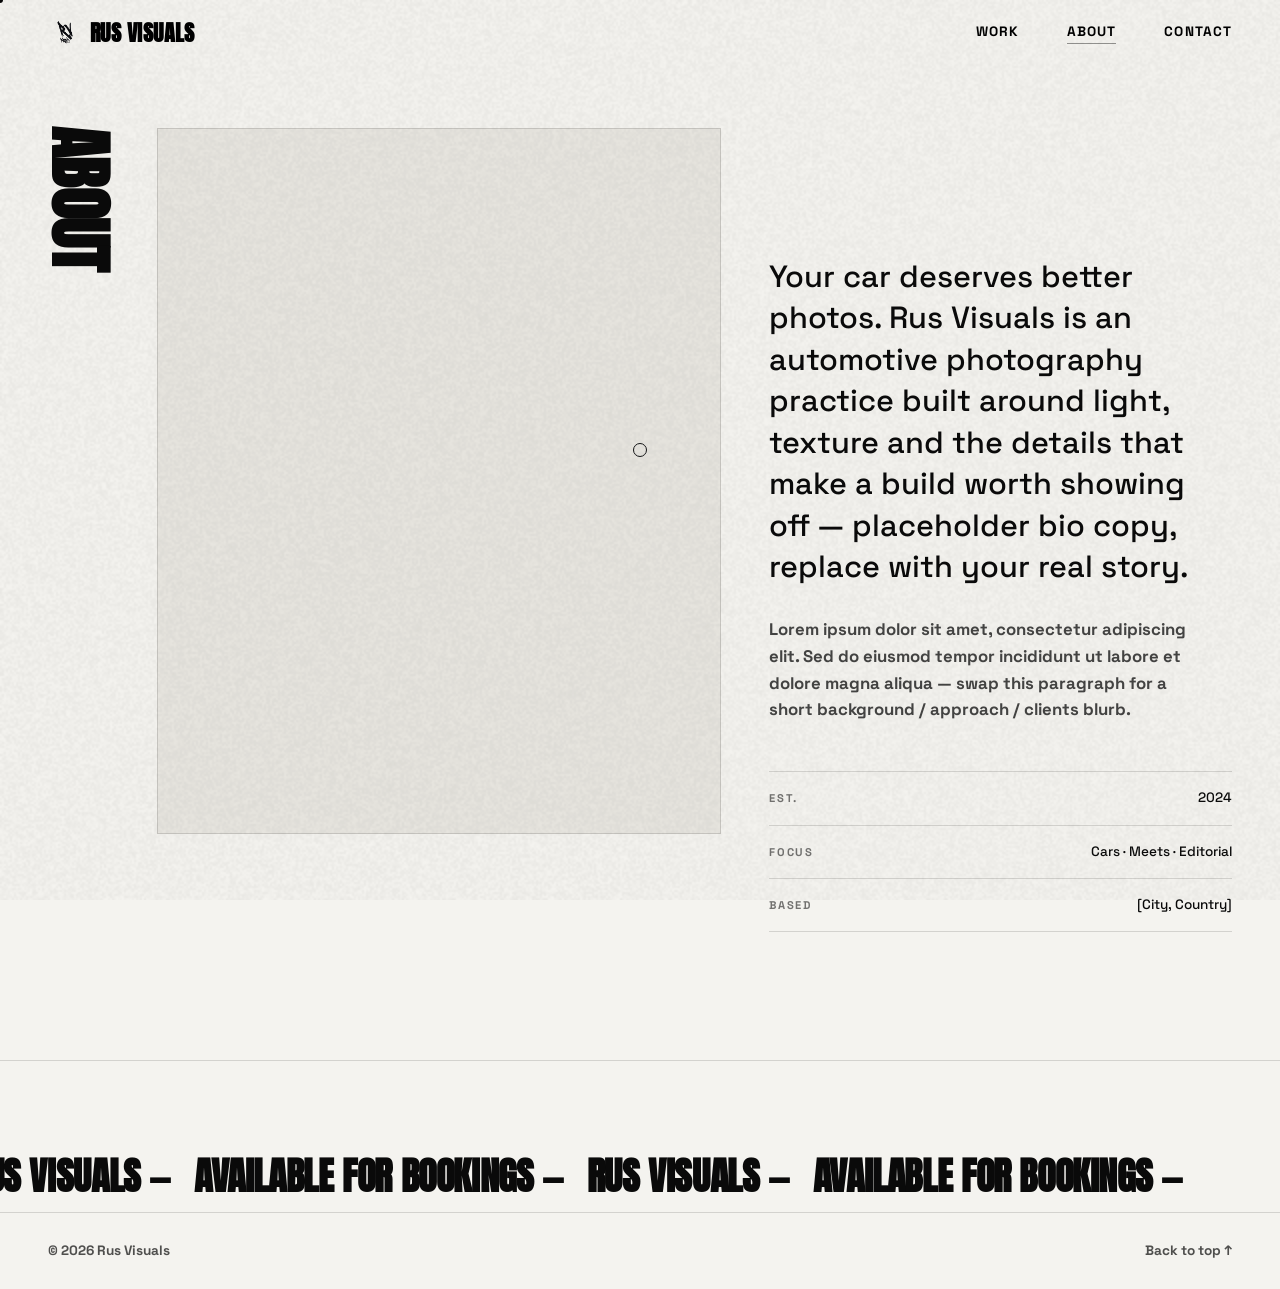
==== about.html @ d94ff35d "Initial commit" ====
<!DOCTYPE html>
<html lang="en">
<head>
<meta charset="UTF-8">
<meta name="viewport" content="width=device-width, initial-scale=1.0">
<title>About — Rus Visuals</title>
<meta name="description" content="About Rus Visuals, an automotive photography practice.">

<link rel="stylesheet" href="css/base.css">
<link rel="stylesheet" href="css/about.css">
</head>
<body>

<canvas id="grain"></canvas>
<div class="cursor-dot" data-cursor-dot></div>
<div class="cursor-ring" data-cursor-ring></div>

<header class="site-header">
  <a href="index.html" class="logo-mark">
    <img src="assets/logo/logo.png" alt="RV" onerror="this.style.display='none'">
    RUS VISUALS
  </a>
  <nav class="nav-links">
    <a class="nav-link" href="work.html">Work</a>
    <a class="nav-link" href="about.html" aria-current="page">About</a>
    <a class="nav-link" href="contact.html">Contact</a>
  </nav>
  <button class="nav-toggle" data-nav-toggle>Menu</button>
</header>

<!-- ============================= ABOUT ============================= -->
<section id="about" class="about">
  <div class="container about__grid">
    <h2 class="section-label about__label" data-reveal>About</h2>

    <div class="about__portrait" data-reveal data-reveal-delay="1">
      <img src="https://picsum.photos/id/1005/700/900" alt="Portrait placeholder">
    </div>

    <div class="about__copy">
      <p class="about__lead" data-reveal data-reveal-delay="1">
        Your car deserves better photos. Rus Visuals is an automotive
        photography practice built around light, texture and the
        details that make a build worth showing off — placeholder bio
        copy, replace with your real story.
      </p>
      <p data-reveal data-reveal-delay="2">
        Lorem ipsum dolor sit amet, consectetur adipiscing elit. Sed do
        eiusmod tempor incididunt ut labore et dolore magna aliqua —
        swap this paragraph for a short background / approach / clients
        blurb.
      </p>

      <ul class="about__facts" data-reveal data-reveal-delay="3">
        <li><span>Est.</span><strong>2024</strong></li>
        <li><span>Focus</span><strong>Cars · Meets · Editorial</strong></li>
        <li><span>Based</span><strong>[City, Country]</strong></li>
      </ul>
    </div>
  </div>
</section>

<footer class="site-footer">
  <div class="footer-marquee" aria-hidden="true">
    <div class="footer-marquee__track" data-marquee>
      <span>Rus Visuals&nbsp;—&nbsp;</span><span>Available for bookings&nbsp;—&nbsp;</span><span>Rus Visuals&nbsp;—&nbsp;</span><span>Available for bookings&nbsp;—&nbsp;</span>
    </div>
  </div>
  <div class="container footer-bottom">
    <span>© <span data-year></span> Rus Visuals</span>
    <span>Back to top ↑</span>
  </div>
</footer>

<script src="https://cdnjs.cloudflare.com/ajax/libs/gsap/3.12.5/gsap.min.js"></script>
<script src="https://cdnjs.cloudflare.com/ajax/libs/gsap/3.12.5/ScrollTrigger.min.js"></script>
<script src="js/main.js"></script>
<script src="js/about.js"></script>
</body>
</html>
---- css/base.css ----
/* ==========================================================================
   RUS VISUALS — Design tokens & base styles
   Strictly monochrome (matches the RV logo). Every section file
   (hero.css, gallery.css, about.css, contact.css) must use these
   variables instead of hardcoding colors/sizes, so the whole site
   stays visually consistent.
   ========================================================================== */

@import url('https://fonts.googleapis.com/css2?family=Anton&family=Space+Grotesk:wght@400;500;700&display=swap');

:root {
  /* colors — monochrome only, no accent color */
  --ink: #0a0a0a;
  --paper: #f4f3ef;
  --paper-dim: #e7e5df;
  --line: rgba(10, 10, 10, 0.14);
  --line-strong: rgba(10, 10, 10, 0.3);

  /* type */
  --font-display: 'Anton', 'Archivo Black', sans-serif;
  --font-body: 'Space Grotesk', 'Inter', sans-serif;

  /* fluid type scale */
  --fs-hero: clamp(3.2rem, 11vw, 9.5rem);
  --fs-xl: clamp(2rem, 5vw, 4rem);
  --fs-lg: clamp(1.4rem, 2.4vw, 2rem);
  --fs-md: 1.05rem;
  --fs-sm: 0.85rem;
  --fs-xs: 0.7rem;

  /* spacing scale */
  --space-1: 0.5rem;
  --space-2: 1rem;
  --space-3: 1.75rem;
  --space-4: 3rem;
  --space-5: 5rem;
  --space-6: 8rem;

  /* layout */
  --gutter: clamp(1.25rem, 4vw, 3rem);
  --max-width: 1600px;

  /* motion — shared easing/duration so every section animates alike */
  --ease-out: cubic-bezier(0.16, 1, 0.3, 1);
  --ease-in-out: cubic-bezier(0.65, 0, 0.35, 1);
  --dur-fast: 0.25s;
  --dur-med: 0.6s;
  --dur-slow: 1.1s;

  --cursor-size: 14px;
}

* {
  margin: 0;
  padding: 0;
  box-sizing: border-box;
}

html {
  scroll-behavior: smooth;
}

body {
  background: var(--paper);
  color: var(--ink);
  font-family: var(--font-body);
  font-size: var(--fs-md);
  font-weight: 700;
  line-height: 1.5;
  overflow-x: hidden;
  cursor: none;
}

@media (hover: none), (pointer: coarse) {
  body { cursor: auto; }
}

img {
  display: block;
  max-width: 100%;
}

a {
  color: inherit;
  text-decoration: none;
}

h1, h2, h3 {
  font-family: var(--font-display);
  text-transform: uppercase;
  line-height: 0.95;
  letter-spacing: -0.01em;
}

.container {
  width: 100%;
  max-width: var(--max-width);
  margin-inline: auto;
  padding-inline: var(--gutter);
}

.eyebrow {
  display: inline-flex;
  align-items: center;
  gap: 0.6em;
  font-size: var(--fs-xs);
  letter-spacing: 0.22em;
  text-transform: uppercase;
  font-weight: 500;
  color: var(--ink);
}

.eyebrow::before {
  content: '';
  width: 0.5em;
  height: 0.5em;
  background: var(--ink);
  border-radius: 50%;
}

.section-label {
  font-family: var(--font-display);
  font-size: var(--fs-xl);
  text-transform: uppercase;
}

/* generic scroll-reveal hook — main.js toggles .is-visible via IntersectionObserver */
[data-reveal] {
  opacity: 0;
  transform: translateY(28px);
  transition: opacity var(--dur-slow) var(--ease-out), transform var(--dur-slow) var(--ease-out);
}
[data-reveal].is-visible {
  opacity: 1;
  transform: translateY(0);
}
[data-reveal-delay="1"] { transition-delay: 0.08s; }
[data-reveal-delay="2"] { transition-delay: 0.16s; }
[data-reveal-delay="3"] { transition-delay: 0.24s; }
[data-reveal-delay="4"] { transition-delay: 0.32s; }

/* film-grain overlay canvas, animated in main.js */
#grain {
  position: fixed;
  inset: 0;
  width: 100%;
  height: 100%;
  pointer-events: none;
  z-index: 200;
  opacity: 0.05;
  mix-blend-mode: multiply;
}

/* custom cursor */
.cursor-dot,
.cursor-ring {
  position: fixed;
  top: 0;
  left: 0;
  pointer-events: none;
  border-radius: 50%;
  z-index: 300;
  transform: translate(-50%, -50%);
  will-change: transform;
}
/* mix-blend-mode: difference against a light (paper) source color makes
   the cursor render dark over light backgrounds and light over dark
   ones (image, the black nav overlay, etc) — same trick the header
   uses, so the cursor always stays visible instead of a fixed color. */
.cursor-dot {
  width: 6px;
  height: 6px;
  background: var(--paper);
  mix-blend-mode: difference;
}
.cursor-ring {
  width: var(--cursor-size);
  height: var(--cursor-size);
  border: 1px solid var(--paper);
  mix-blend-mode: difference;
  transition: width var(--dur-fast) var(--ease-out), height var(--dur-fast) var(--ease-out), opacity var(--dur-fast) var(--ease-out);
}
.cursor-ring.is-hover {
  width: 56px;
  height: 56px;
  opacity: 0.6;
}
@media (hover: none), (pointer: coarse) {
  .cursor-dot, .cursor-ring { display: none; }
}

/* site nav */
.site-header {
  position: fixed;
  top: 0;
  left: 0;
  right: 0;
  z-index: 100;
  display: flex;
  align-items: center;
  justify-content: space-between;
  padding: var(--space-2) var(--gutter);
  mix-blend-mode: difference;
  color: var(--paper);
}

.logo-mark {
  display: flex;
  align-items: center;
  gap: var(--space-1);
  font-family: var(--font-display);
  font-size: 1.4rem;
  letter-spacing: 0.02em;
}

.logo-mark img {
  height: 34px;
  width: auto;
  filter: invert(1);
}

.nav-links {
  display: flex;
  gap: var(--space-4);
  font-size: var(--fs-sm);
  text-transform: uppercase;
  letter-spacing: 0.08em;
}

.nav-link {
  position: relative;
  padding-bottom: 2px;
}
.nav-link::after {
  content: '';
  position: absolute;
  left: 0;
  bottom: 0;
  width: 100%;
  height: 1px;
  background: currentColor;
  transform: scaleX(0);
  transform-origin: right;
  transition: transform var(--dur-med) var(--ease-out);
}
.nav-link:hover::after {
  transform: scaleX(1);
  transform-origin: left;
}
.nav-link[aria-current="page"]::after {
  transform: scaleX(1);
  transform-origin: left;
  opacity: 0.4;
}

.nav-toggle {
  display: none;
  background: none;
  border: none;
  color: inherit;
  font-family: var(--font-body);
  font-size: var(--fs-sm);
  text-transform: uppercase;
  letter-spacing: 0.1em;
  cursor: pointer;
}

@media (max-width: 720px) {
  .nav-links {
    display: flex;
    position: fixed;
    inset: 0;
    z-index: 90;
    flex-direction: column;
    align-items: flex-start;
    justify-content: center;
    gap: var(--space-3);
    padding-inline: var(--gutter);
    background: var(--ink);
    color: var(--paper);
    font-size: var(--fs-xl);
    mix-blend-mode: normal;
    /* closed state: clipped down to nothing at the corner the toggle
       button sits in. js/main.js animates this circle open/closed and
       fades the links in/out — kept in sync with the "100% 0%" origin
       used there. visibility/pointer-events keep it non-interactive
       and out of the tab order while closed. */
    clip-path: circle(0px at 100% 0%);
    visibility: hidden;
    pointer-events: none;
  }
  .nav-links.is-open {
    visibility: visible;
    pointer-events: auto;
  }
  .nav-links .nav-link {
    opacity: 0;
  }
  @media (prefers-reduced-motion: reduce) {
    .nav-links {
      clip-path: none !important;
    }
    .nav-links .nav-link {
      opacity: 1;
    }
  }
  .nav-toggle { display: block; }

  /* while the full-screen menu is open, the header's difference-blend
     trick (meant for the thin bar floating over varying imagery as you
     scroll) would cancel out the overlay's own solid colors — logo and
     toggle would render dark-on-dark against it — so drop the blend and
     force light text just for that state. The rest of the time (menu
     closed) the header keeps its normal adaptive difference-blend. */
  .site-header:has(.nav-links.is-open) {
    mix-blend-mode: normal;
    color: var(--paper);
  }

  /* .nav-links is a DESCENDANT of .site-header, so its z-index only
     competes with its siblings inside the header's own stacking context
     (site-header's z-index:100 governs the header as a whole against the
     rest of the page, not its children against each other) — without
     this, the full-screen overlay's z-index:90 beats the logo/toggle's
     default auto z-index and paints over them */
  .logo-mark,
  .nav-toggle {
    position: relative;
    z-index: 95;
  }
}

footer.site-footer {
  border-top: 1px solid var(--line);
  padding: var(--space-5) 0 var(--space-3);
}

/* ==========================================================================
   Footer marquee ticker + bottom bar — shared chrome, present on every
   page, so these live here rather than in one page's own stylesheet.
   ========================================================================== */
.footer-marquee {
  overflow: hidden;
  border-bottom: 1px solid var(--line);
  padding: var(--space-2) 0;
}

.footer-marquee__track {
  display: flex;
  width: max-content;
  white-space: nowrap;
  will-change: transform;
}

.footer-marquee__track span {
  font-family: var(--font-display);
  text-transform: uppercase;
  font-size: clamp(1.3rem, 3.4vw, 2.4rem);
  line-height: 1;
  letter-spacing: -0.01em;
  padding-right: 0.4em;
}

/* only used if GSAP failed to load and main.js falls back to CSS */
.footer-marquee__track--css-fallback {
  animation: footer-marquee-scroll 22s linear infinite;
}

@keyframes footer-marquee-scroll {
  to { transform: translateX(-50%); }
}

@media (prefers-reduced-motion: reduce) {
  .footer-marquee__track--css-fallback {
    animation-duration: 60s;
  }
}

.footer-bottom {
  display: flex;
  align-items: center;
  justify-content: space-between;
  margin-top: var(--space-3);
  font-size: var(--fs-sm);
  opacity: 0.7;
}

.footer-bottom span:last-child {
  transition: opacity var(--dur-fast) var(--ease-out);
}

.footer-bottom span:last-child:hover {
  opacity: 1;
}

@media (max-width: 480px) {
  .footer-bottom {
    flex-direction: column;
    align-items: flex-start;
    gap: var(--space-1);
  }
}
---- css/about.css ----
/* ==========================================================================
   RUS VISUALS — About section
   Asymmetric editorial layout: a vertical "running head" label pinned to
   the left edge, a large offset portrait, and a copy column that lands
   lower + to the right rather than sitting in a centered two-up split.
   Uses tokens from base.css only — no hardcoded colors/sizes.
   ========================================================================== */

.about {
  padding: var(--space-6) 0;
  overflow: hidden; /* keep the parallaxed portrait image clipped to its box */
}

.about__grid {
  display: grid;
  grid-template-columns: repeat(12, 1fr);
  grid-template-rows: auto auto;
  column-gap: var(--gutter);
  row-gap: var(--space-4);
  align-items: start;
}

/* -------------------------------------------------------------------- */
/* Label — a running head pinned to the far left, rotated on wide
   screens so it reads like a magazine section marker rather than a
   centered heading. Only positioning/orientation is set here — the
   type styling itself (font/size/uppercase) stays in .section-label. */
.about__label {
  grid-column: 1 / span 12;
  grid-row: 1;
  margin-bottom: var(--space-1);
}

/* -------------------------------------------------------------------- */
.about__portrait {
  position: relative;
  grid-column: 1 / span 7;
  grid-row: 2;
  aspect-ratio: 4 / 5;
  overflow: hidden;
  background: var(--paper-dim);
  border: 1px solid var(--line);
}

.about__portrait img {
  position: absolute;
  left: 0;
  top: -15%;
  width: 100%;
  height: 130%;
  object-fit: cover;
  will-change: transform;
}

/* -------------------------------------------------------------------- */
.about__copy {
  grid-column: 8 / span 5;
  grid-row: 2;
  /* land lower than the portrait's top edge for the asymmetric offset */
  margin-top: var(--space-5);
}

.about__lead {
  font-size: var(--fs-lg);
  font-weight: 500;
  line-height: 1.35;
  max-width: 32ch;
}

.about__copy > p:not(.about__lead) {
  margin-top: var(--space-3);
  max-width: 38ch;
  font-size: var(--fs-md);
  line-height: 1.6;
  opacity: 0.75;
}

.about__facts {
  list-style: none;
  margin-top: var(--space-4);
  border-top: 1px solid var(--line);
}

.about__facts li {
  display: flex;
  align-items: baseline;
  justify-content: space-between;
  gap: var(--space-2);
  padding: var(--space-2) 0;
  border-bottom: 1px solid var(--line);
}

.about__facts li span {
  font-size: var(--fs-xs);
  text-transform: uppercase;
  letter-spacing: 0.14em;
  opacity: 0.55;
  white-space: nowrap;
}

.about__facts li strong {
  font-family: var(--font-body);
  font-weight: 500;
  font-size: var(--fs-sm);
  text-align: right;
}

/* -------------------------------------------------------------------- */
/* Wide desktop: turn the label into a vertical running head that
   tracks the full height of the grid, reinforcing the asymmetry. */
@media (min-width: 1080px) {
  .about__grid {
    grid-template-rows: repeat(2, auto);
  }

  .about__label {
    grid-column: 1 / span 1;
    grid-row: 1 / span 2;
    writing-mode: vertical-rl;
    transform: rotate(180deg);
    justify-self: start;
    align-self: start;
    margin-bottom: 0;
  }

  .about__portrait {
    grid-column: 2 / span 6;
    grid-row: 1 / span 2;
  }

  .about__copy {
    grid-column: 8 / span 5;
    grid-row: 1 / span 2;
    align-self: center;
    margin-top: var(--space-6);
  }
}

/* -------------------------------------------------------------------- */
/* Tablet: keep the offset copy column but drop the vertical label. */
@media (max-width: 1079px) and (min-width: 641px) {
  .about__portrait {
    grid-column: 1 / span 7;
  }

  .about__copy {
    grid-column: 8 / span 5;
    margin-top: var(--space-4);
  }
}

/* -------------------------------------------------------------------- */
/* Mobile: simple stack, no overlap, portrait first then copy. */
@media (max-width: 640px) {
  .about {
    padding: var(--space-5) 0;
  }

  .about__grid {
    display: block;
  }

  .about__label {
    margin-bottom: var(--space-3);
  }

  .about__portrait {
    aspect-ratio: 3 / 4;
  }

  .about__copy {
    margin-top: var(--space-4);
  }

  .about__lead,
  .about__copy > p:not(.about__lead) {
    max-width: none;
  }
}
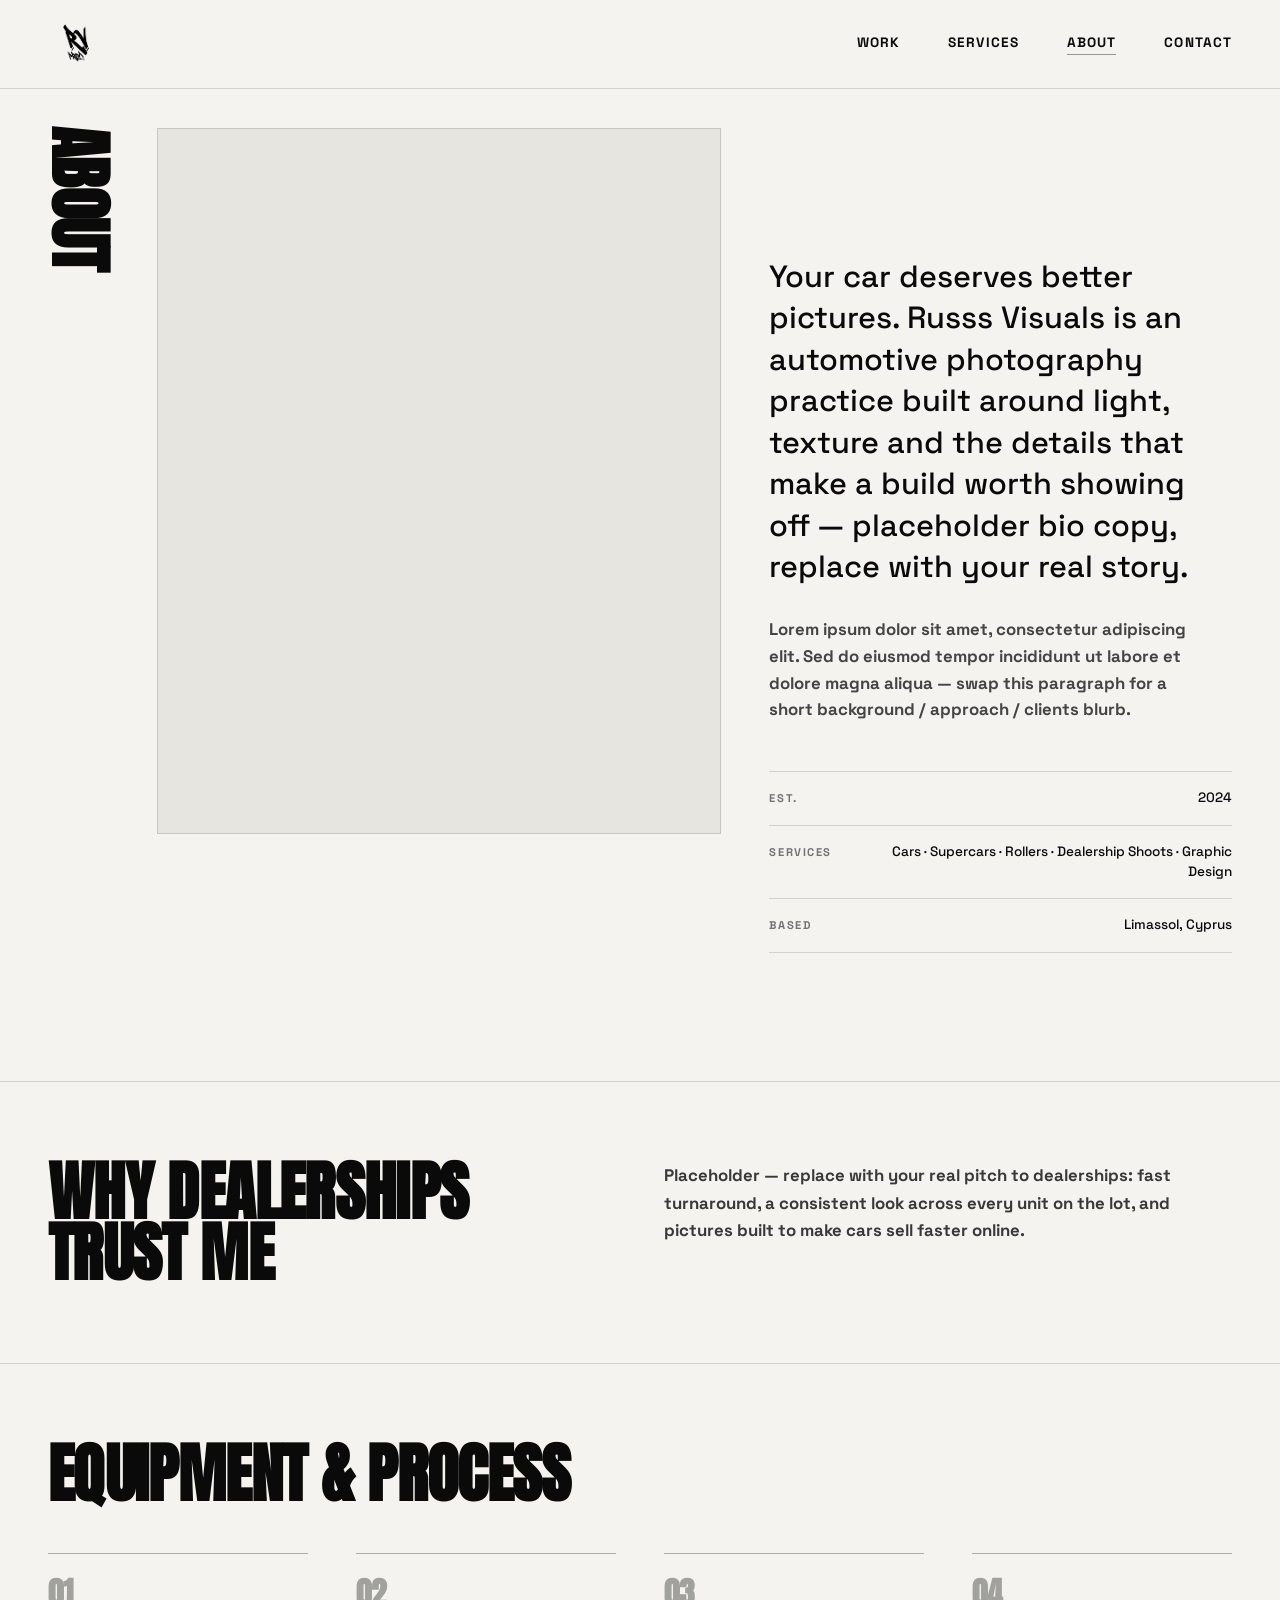
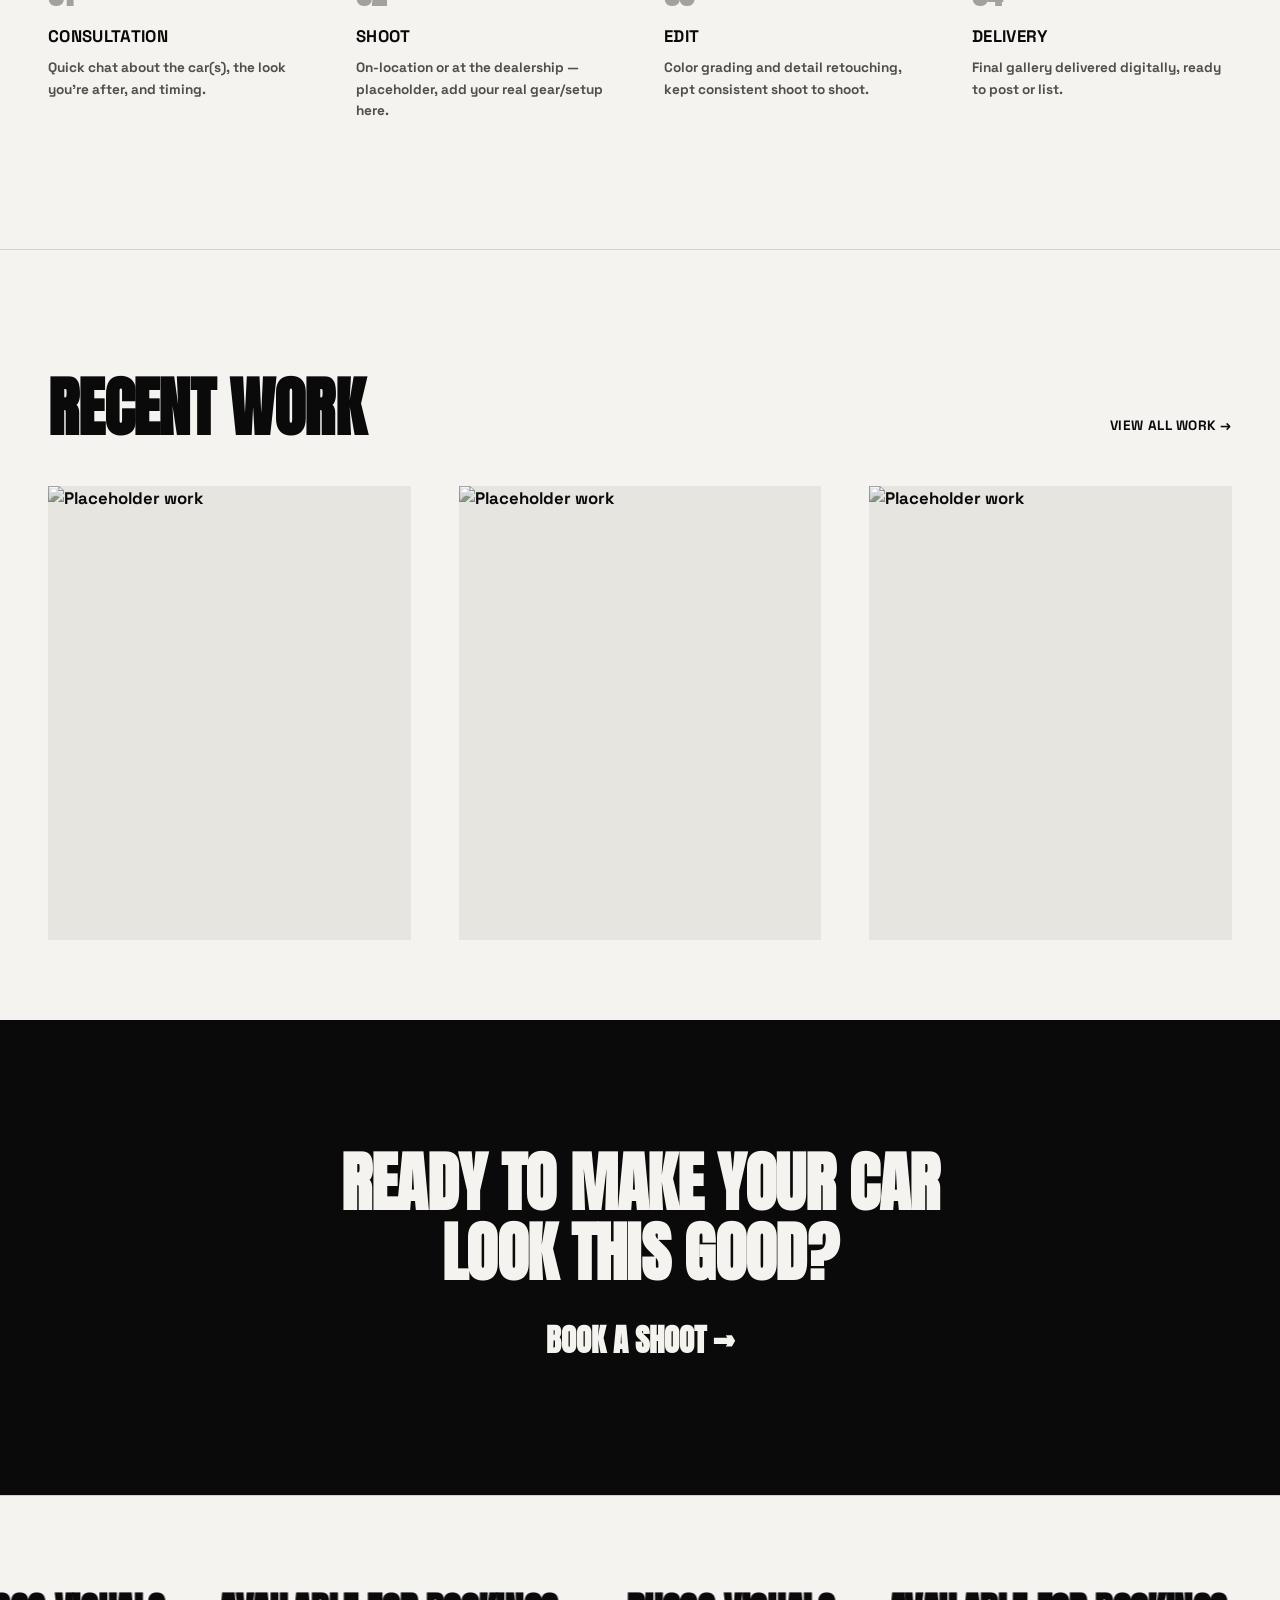
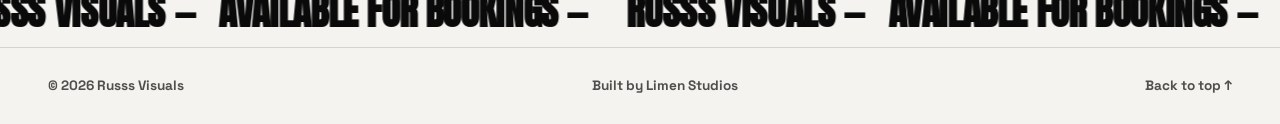
==== commit 89efaf2e: "Restructure into 5-page site, align content with real brand, polish interactions Multi-page restruct" ====
--- a/about.html
+++ b/about.html
@@ -3,25 +3,22 @@
 <head>
 <meta charset="UTF-8">
 <meta name="viewport" content="width=device-width, initial-scale=1.0">
-<title>About — Rus Visuals</title>
-<meta name="description" content="About Rus Visuals, an automotive photography practice.">
+<title>About — Russs Visuals</title>
+<meta name="description" content="About Russs Visuals, an automotive photography practice.">
 
 <link rel="stylesheet" href="css/base.css">
 <link rel="stylesheet" href="css/about.css">
 </head>
 <body>
 
-<canvas id="grain"></canvas>
-<div class="cursor-dot" data-cursor-dot></div>
-<div class="cursor-ring" data-cursor-ring></div>
 
 <header class="site-header">
   <a href="index.html" class="logo-mark">
-    <img src="assets/logo/logo.png" alt="RV" onerror="this.style.display='none'">
-    RUS VISUALS
+    <img src="assets/logo/logo.png" alt="Russs Visuals" onerror="this.style.display='none'">
   </a>
   <nav class="nav-links">
     <a class="nav-link" href="work.html">Work</a>
+    <a class="nav-link" href="services.html">Services</a>
     <a class="nav-link" href="about.html" aria-current="page">About</a>
     <a class="nav-link" href="contact.html">Contact</a>
   </nav>
@@ -39,7 +36,7 @@
 
     <div class="about__copy">
       <p class="about__lead" data-reveal data-reveal-delay="1">
-        Your car deserves better photos. Rus Visuals is an automotive
+        Your car deserves better pictures. Russs Visuals is an automotive
         photography practice built around light, texture and the
         details that make a build worth showing off — placeholder bio
         copy, replace with your real story.
@@ -53,21 +50,93 @@
 
       <ul class="about__facts" data-reveal data-reveal-delay="3">
         <li><span>Est.</span><strong>2024</strong></li>
-        <li><span>Focus</span><strong>Cars · Meets · Editorial</strong></li>
-        <li><span>Based</span><strong>[City, Country]</strong></li>
+        <li><span>Services</span><strong>Cars · Supercars · Rollers · Dealership Shoots · Graphic Design</strong></li>
+        <li><span>Based</span><strong>Limassol, Cyprus</strong></li>
       </ul>
     </div>
+  </div>
+</section>
+
+<!-- ============================= TRUST ============================= -->
+<section class="about-trust">
+  <div class="container about-trust__grid">
+    <h2 class="section-label" data-reveal>Why Dealerships<br>Trust Me</h2>
+    <div class="about-trust__copy" data-reveal data-reveal-delay="1">
+      <p>
+        Placeholder — replace with your real pitch to dealerships: fast
+        turnaround, a consistent look across every unit on the lot,
+        and pictures built to make cars sell faster online.
+      </p>
+    </div>
+  </div>
+</section>
+
+<!-- ============================= PROCESS ============================= -->
+<section class="about-process">
+  <div class="container">
+    <h2 class="section-label" data-reveal>Equipment&nbsp;&amp;&nbsp;Process</h2>
+    <ol class="about-process__steps">
+      <li data-reveal data-reveal-delay="1">
+        <span class="about-process__num">01</span>
+        <strong>Consultation</strong>
+        <p>Quick chat about the car(s), the look you're after, and timing.</p>
+      </li>
+      <li data-reveal data-reveal-delay="2">
+        <span class="about-process__num">02</span>
+        <strong>Shoot</strong>
+        <p>On-location or at the dealership — placeholder, add your real gear/setup here.</p>
+      </li>
+      <li data-reveal data-reveal-delay="3">
+        <span class="about-process__num">03</span>
+        <strong>Edit</strong>
+        <p>Color grading and detail retouching, kept consistent shoot to shoot.</p>
+      </li>
+      <li data-reveal data-reveal-delay="4">
+        <span class="about-process__num">04</span>
+        <strong>Delivery</strong>
+        <p>Final gallery delivered digitally, ready to post or list.</p>
+      </li>
+    </ol>
+  </div>
+</section>
+
+<!-- ============================= WORK TEASER ============================= -->
+<section class="work-teaser">
+  <div class="container">
+    <div class="work-teaser__head">
+      <h2 class="section-label" data-reveal>Recent&nbsp;Work</h2>
+      <a class="work-teaser__link" href="work.html" data-magnetic data-reveal data-reveal-delay="1">View all work →</a>
+    </div>
+    <div class="work-teaser__row">
+      <figure data-reveal data-reveal-delay="1">
+        <img src="https://picsum.photos/id/1025/700/900" alt="Placeholder work">
+      </figure>
+      <figure data-reveal data-reveal-delay="2">
+        <img src="https://picsum.photos/id/1043/700/900" alt="Placeholder work">
+      </figure>
+      <figure data-reveal data-reveal-delay="3">
+        <img src="https://picsum.photos/id/1050/700/900" alt="Placeholder work">
+      </figure>
+    </div>
+  </div>
+</section>
+
+<section class="cta-strip">
+  <div class="container">
+    <h2 class="cta-strip__text" data-reveal>Ready to make your car look this good?</h2>
+    <a class="cta-strip__link" href="contact.html" data-magnetic data-reveal data-reveal-delay="1">Book a shoot →</a>
   </div>
 </section>
 
 <footer class="site-footer">
   <div class="footer-marquee" aria-hidden="true">
     <div class="footer-marquee__track" data-marquee>
-      <span>Rus Visuals&nbsp;—&nbsp;</span><span>Available for bookings&nbsp;—&nbsp;</span><span>Rus Visuals&nbsp;—&nbsp;</span><span>Available for bookings&nbsp;—&nbsp;</span>
+      <span class="footer-marquee__set"><span>Russs Visuals&nbsp;—&nbsp;</span><span>Available for bookings&nbsp;—&nbsp;</span></span>
     </div>
   </div>
   <div class="container footer-bottom">
-    <span>© <span data-year></span> Rus Visuals</span>
+    <span>© <span data-year></span> Russs Visuals</span>
+    <span>Built by <a href="https://limen-studios.com" target="_blank" rel="noopener">Limen Studios</a></span>
     <span>Back to top ↑</span>
   </div>
 </footer>
--- a/css/base.css
+++ b/css/base.css
@@ -1,5 +1,5 @@
 /* ==========================================================================
-   RUS VISUALS — Design tokens & base styles
+   RUSSS VISUALS — Design tokens & base styles
    Strictly monochrome (matches the RV logo). Every section file
    (hero.css, gallery.css, about.css, contact.css) must use these
    variables instead of hardcoding colors/sizes, so the whole site
@@ -46,8 +46,6 @@
   --dur-fast: 0.25s;
   --dur-med: 0.6s;
   --dur-slow: 1.1s;
-
-  --cursor-size: 14px;
 }
 
 * {
@@ -68,11 +66,6 @@
   font-weight: 700;
   line-height: 1.5;
   overflow-x: hidden;
-  cursor: none;
-}
-
-@media (hover: none), (pointer: coarse) {
-  body { cursor: auto; }
 }
 
 img {
@@ -138,56 +131,6 @@
 [data-reveal-delay="2"] { transition-delay: 0.16s; }
 [data-reveal-delay="3"] { transition-delay: 0.24s; }
 [data-reveal-delay="4"] { transition-delay: 0.32s; }
-
-/* film-grain overlay canvas, animated in main.js */
-#grain {
-  position: fixed;
-  inset: 0;
-  width: 100%;
-  height: 100%;
-  pointer-events: none;
-  z-index: 200;
-  opacity: 0.05;
-  mix-blend-mode: multiply;
-}
-
-/* custom cursor */
-.cursor-dot,
-.cursor-ring {
-  position: fixed;
-  top: 0;
-  left: 0;
-  pointer-events: none;
-  border-radius: 50%;
-  z-index: 300;
-  transform: translate(-50%, -50%);
-  will-change: transform;
-}
-/* mix-blend-mode: difference against a light (paper) source color makes
-   the cursor render dark over light backgrounds and light over dark
-   ones (image, the black nav overlay, etc) — same trick the header
-   uses, so the cursor always stays visible instead of a fixed color. */
-.cursor-dot {
-  width: 6px;
-  height: 6px;
-  background: var(--paper);
-  mix-blend-mode: difference;
-}
-.cursor-ring {
-  width: var(--cursor-size);
-  height: var(--cursor-size);
-  border: 1px solid var(--paper);
-  mix-blend-mode: difference;
-  transition: width var(--dur-fast) var(--ease-out), height var(--dur-fast) var(--ease-out), opacity var(--dur-fast) var(--ease-out);
-}
-.cursor-ring.is-hover {
-  width: 56px;
-  height: 56px;
-  opacity: 0.6;
-}
-@media (hover: none), (pointer: coarse) {
-  .cursor-dot, .cursor-ring { display: none; }
-}
 
 /* site nav */
 .site-header {
@@ -200,8 +143,9 @@
   align-items: center;
   justify-content: space-between;
   padding: var(--space-2) var(--gutter);
-  mix-blend-mode: difference;
-  color: var(--paper);
+  background: var(--paper);
+  color: var(--ink);
+  border-bottom: 1px solid var(--line);
 }
 
 .logo-mark {
@@ -214,9 +158,8 @@
 }
 
 .logo-mark img {
-  height: 34px;
+  height: 56px;
   width: auto;
-  filter: invert(1);
 }
 
 .nav-links {
@@ -306,15 +249,17 @@
   }
   .nav-toggle { display: block; }
 
-  /* while the full-screen menu is open, the header's difference-blend
-     trick (meant for the thin bar floating over varying imagery as you
-     scroll) would cancel out the overlay's own solid colors — logo and
-     toggle would render dark-on-dark against it — so drop the blend and
-     force light text just for that state. The rest of the time (menu
-     closed) the header keeps its normal adaptive difference-blend. */
+  /* the header is a solid bar matching the page background by default
+     (ink text/logo); once the full-screen black menu opens behind it,
+     the logo/toggle (kept on top via z-index below) need to flip to
+     light so they stay legible against that dark overlay instead of
+     against the header's own light background. */
   .site-header:has(.nav-links.is-open) {
-    mix-blend-mode: normal;
     color: var(--paper);
+  }
+
+  .site-header:has(.nav-links.is-open) .logo-mark img {
+    filter: invert(1);
   }
 
   /* .nav-links is a DESCENDANT of .site-header, so its z-index only
@@ -336,6 +281,137 @@
 }
 
 /* ==========================================================================
+   Closing CTA strip — shared chrome used near the bottom of every page
+   except Contact itself (which already is the CTA). Inverted (ink bg)
+   to give each page a strong closing beat, echoing the pricing page's
+   highlighted card rather than introducing a new color.
+   ========================================================================== */
+.cta-strip {
+  background: var(--ink);
+  color: var(--paper);
+  padding: var(--space-6) 0;
+  text-align: center;
+}
+
+.cta-strip__text {
+  font-family: var(--font-display);
+  font-size: clamp(1.8rem, 5vw, var(--fs-xl));
+  text-transform: uppercase;
+  line-height: 1.1;
+  max-width: 22ch;
+  margin-inline: auto;
+}
+
+.cta-strip__link {
+  position: relative;
+  display: inline-block;
+  margin-top: var(--space-3);
+  padding-bottom: 0.15em;
+  font-family: var(--font-display);
+  font-size: var(--fs-lg);
+  text-transform: uppercase;
+}
+
+.cta-strip__link::after {
+  content: '';
+  position: absolute;
+  left: 0;
+  bottom: 0;
+  width: 100%;
+  height: 1px;
+  background: currentColor;
+  transform: scaleX(0);
+  transform-origin: right;
+  transition: transform var(--dur-med) var(--ease-out);
+}
+
+.cta-strip__link:hover::after {
+  transform: scaleX(1);
+  transform-origin: left;
+}
+
+/* ==========================================================================
+   "Recent Work" teaser strip — shared chrome, used on Home and About to
+   preview the Work gallery without duplicating the full masonry grid.
+   ========================================================================== */
+.work-teaser {
+  padding: var(--space-6) 0 var(--space-5);
+  border-top: 1px solid var(--line);
+}
+
+.work-teaser__head {
+  display: flex;
+  align-items: flex-end;
+  justify-content: space-between;
+  gap: var(--space-3);
+  margin-bottom: var(--space-4);
+}
+
+.work-teaser__link {
+  position: relative;
+  padding-bottom: 0.15em;
+  font-family: var(--font-body);
+  font-weight: 700;
+  font-size: var(--fs-sm);
+  text-transform: uppercase;
+  letter-spacing: 0.04em;
+}
+
+.work-teaser__link::after {
+  content: '';
+  position: absolute;
+  left: 0;
+  bottom: 0;
+  width: 100%;
+  height: 1px;
+  background: currentColor;
+  transform: scaleX(0);
+  transform-origin: right;
+  transition: transform var(--dur-med) var(--ease-out);
+}
+
+.work-teaser__link:hover::after {
+  transform: scaleX(1);
+  transform-origin: left;
+}
+
+.work-teaser__row {
+  display: grid;
+  grid-template-columns: repeat(3, 1fr);
+  gap: var(--gutter);
+}
+
+.work-teaser__row figure {
+  aspect-ratio: 4 / 5;
+  overflow: hidden;
+  background: var(--paper-dim);
+}
+
+.work-teaser__row img {
+  width: 100%;
+  height: 100%;
+  object-fit: cover;
+  filter: grayscale(0.85);
+  transition: filter var(--dur-med) var(--ease-out), transform var(--dur-med) var(--ease-out);
+}
+
+.work-teaser__row figure:hover img {
+  filter: grayscale(0);
+  transform: scale(1.04);
+}
+
+@media (max-width: 720px) {
+  .work-teaser__head {
+    flex-direction: column;
+    align-items: flex-start;
+    gap: var(--space-2);
+  }
+  .work-teaser__row {
+    grid-template-columns: 1fr;
+  }
+}
+
+/* ==========================================================================
    Footer marquee ticker + bottom bar — shared chrome, present on every
    page, so these live here rather than in one page's own stylesheet.
    ========================================================================== */
@@ -352,6 +428,16 @@
   will-change: transform;
 }
 
+/* main.js clones this element enough times (twice over, as two
+   identical halves) to guarantee the track always fully tiles the
+   visible width before animating — with a fixed number of copies
+   baked into the HTML, a wide-enough viewport could see a blank gap
+   at the loop point instead of a seamless connect. */
+.footer-marquee__set {
+  display: flex;
+  flex-shrink: 0;
+}
+
 .footer-marquee__track span {
   font-family: var(--font-display);
   text-transform: uppercase;
@@ -393,6 +479,16 @@
   opacity: 1;
 }
 
+.footer-bottom a {
+  text-decoration: none;
+  transition: opacity var(--dur-fast) var(--ease-out);
+}
+
+.footer-bottom a:hover {
+  text-decoration: underline;
+  text-underline-offset: 2px;
+}
+
 @media (max-width: 480px) {
   .footer-bottom {
     flex-direction: column;
--- a/css/about.css
+++ b/css/about.css
@@ -1,5 +1,5 @@
 /* ==========================================================================
-   RUS VISUALS — About section
+   RUSSS VISUALS — About section
    Asymmetric editorial layout: a vertical "running head" label pinned to
    the left edge, a large offset portrait, and a copy column that lands
    lower + to the right rather than sitting in a centered two-up split.
@@ -177,3 +177,100 @@
     max-width: none;
   }
 }
+
+/* ==========================================================================
+   Why Dealerships Trust Me
+   ========================================================================== */
+.about-trust {
+  padding: var(--space-5) 0;
+  border-top: 1px solid var(--line);
+}
+
+.about-trust__grid {
+  display: grid;
+  grid-template-columns: repeat(12, 1fr);
+  column-gap: var(--gutter);
+}
+
+.about-trust__grid .section-label {
+  grid-column: 1 / span 5;
+}
+
+.about-trust__copy {
+  grid-column: 7 / span 6;
+}
+
+.about-trust__copy p {
+  font-size: var(--fs-md);
+  line-height: 1.65;
+  opacity: 0.8;
+}
+
+@media (max-width: 720px) {
+  .about-trust__grid {
+    display: block;
+  }
+  .about-trust__copy {
+    margin-top: var(--space-3);
+  }
+}
+
+/* ==========================================================================
+   Equipment & Process
+   ========================================================================== */
+.about-process {
+  padding: var(--space-5) 0 var(--space-6);
+  border-top: 1px solid var(--line);
+}
+
+.about-process .section-label {
+  margin-bottom: var(--space-4);
+}
+
+.about-process__steps {
+  list-style: none;
+  display: grid;
+  grid-template-columns: repeat(4, 1fr);
+  gap: var(--space-4);
+}
+
+.about-process__steps li {
+  border-top: 1px solid var(--line-strong);
+  padding-top: var(--space-2);
+}
+
+.about-process__num {
+  display: block;
+  font-family: var(--font-display);
+  font-size: var(--fs-lg);
+  opacity: 0.35;
+}
+
+.about-process__steps strong {
+  display: block;
+  margin-top: var(--space-1);
+  font-family: var(--font-body);
+  font-weight: 700;
+  font-size: var(--fs-md);
+  text-transform: uppercase;
+  letter-spacing: 0.02em;
+}
+
+.about-process__steps p {
+  margin-top: var(--space-1);
+  font-size: var(--fs-sm);
+  line-height: 1.55;
+  opacity: 0.7;
+}
+
+@media (max-width: 720px) {
+  .about-process__steps {
+    grid-template-columns: repeat(2, 1fr);
+  }
+}
+
+@media (max-width: 420px) {
+  .about-process__steps {
+    grid-template-columns: 1fr;
+  }
+}
